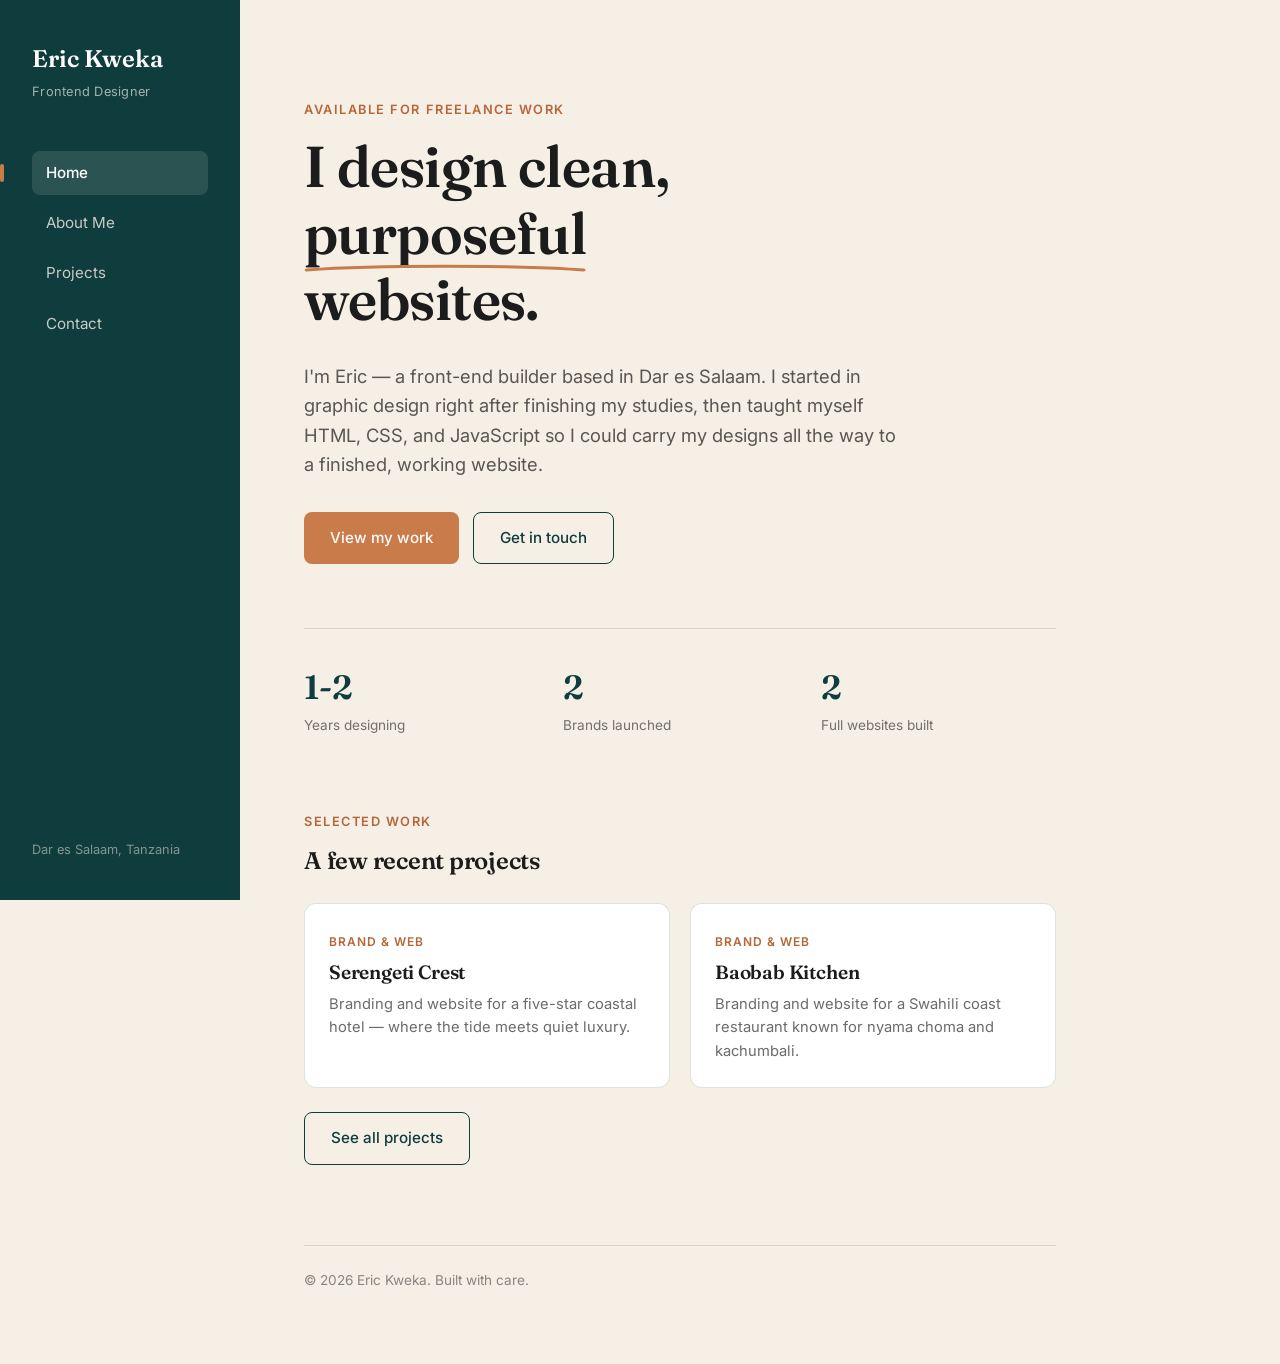
==== index.html @ b6d16cba "Add files via upload" ====
<!DOCTYPE html>
<html lang="en">
<head>
<meta charset="UTF-8">
<meta name="viewport" content="width=device-width, initial-scale=1.0">
<title>Eric Kweka — Portfolio</title>
<link rel="stylesheet" href="style.css">
</head>
<body>

<div class="topbar">
  <span class="brand">Eric Kweka</span>
  <button class="menu-btn" aria-expanded="false">Menu</button>
</div>
<nav class="mobile-nav">
  <a href="index.html">Home</a>
  <a href="about.html">About</a>
  <a href="projects.html">Projects</a>
  <a href="contact.html">Contact</a>
</nav>

<div class="shell">

  <aside class="sidebar">
    <div>
      <div class="brand">Eric Kweka</div>
      <div class="brand-tag">Frontend Designer</div>
    </div>
    <nav class="nav-links">
      <a href="index.html" class="active">Home</a>
      <a href="about.html">About Me</a>
      <a href="projects.html">Projects</a>
      <a href="contact.html">Contact</a>
    </nav>
    <div class="sidebar-footer">Dar es Salaam, Tanzania</div>
  </aside>

  <main>
    <section class="hero">
      <span class="eyebrow">Available for freelance work</span>
      <h1>I design clean,<br>
        <span class="underline-accent">purposeful
          <svg viewBox="0 0 200 10" preserveAspectRatio="none"><path d="M2 7 C 50 2, 150 2, 198 7" stroke="#C97B4A" stroke-width="3" fill="none" stroke-linecap="round"/></svg>
        </span> websites.</h1>
      <p class="lede">I'm Eric — a front-end builder based in Dar es Salaam. I started in graphic design right after finishing my studies, then taught myself HTML, CSS, and JavaScript so I could carry my designs all the way to a finished, working website.</p>
      <div class="hero-actions">
        <a href="projects.html" class="btn">View my work</a>
        <a href="contact.html" class="btn btn-outline">Get in touch</a>
      </div>

      <div class="stats-row">
        <div class="stat">
          <div class="num">1-2</div>
          <div class="label">Years designing</div>
        </div>
        <div class="stat">
          <div class="num">2</div>
          <div class="label">Brands launched</div>
        </div>
        <div class="stat">
          <div class="num">2</div>
          <div class="label">Full websites built</div>
        </div>
      </div>
    </section>

    <section class="section-gap">
      <span class="eyebrow">Selected work</span>
      <h2>A few recent projects</h2>
      <div class="preview-grid">
        <div class="preview-card">
          <span class="tag">Brand &amp; Web</span>
          <h3>Serengeti Crest</h3>
          <p>Branding and website for a five-star coastal hotel — where the tide meets quiet luxury.</p>
        </div>
        <div class="preview-card">
          <span class="tag">Brand &amp; Web</span>
          <h3>Baobab Kitchen</h3>
          <p>Branding and website for a Swahili coast restaurant known for nyama choma and kachumbali.</p>
        </div>
      </div>
      <div style="margin-top:24px;">
        <a href="projects.html" class="btn btn-outline">See all projects</a>
      </div>
    </section>

    <footer class="page-footer">
      © 2026 Eric Kweka. Built with care.
    </footer>
  </main>
</div>

<script src="nav.js"></script>
</body>
</html>
---- style.css ----
@import url('https://fonts.googleapis.com/css2?family=Fraunces:opsz,wght@9..144,400;9..144,500;9..144,600;9..144,700&family=Inter:wght@400;500;600&display=swap');

:root {
  --teal: #0F3D3E;
  --teal-dark: #0A2C2D;
  --sand: #F5EFE6;
  --ink: #1C1C1C;
  --clay: #C97B4A;
  --clay-dark: #B5673A;
  --white: #FFFFFF;
  --line: rgba(15, 61, 62, 0.14);
  --sidebar-w: 240px;
}

* { box-sizing: border-box; }

html {
  scroll-behavior: smooth;
}

body {
  margin: 0;
  background: var(--sand);
  color: var(--ink);
  font-family: 'Inter', sans-serif;
  font-size: 16px;
  line-height: 1.6;
  -webkit-font-smoothing: antialiased;
}

a { color: inherit; text-decoration: none; }

h1, h2, h3 {
  font-family: 'Fraunces', serif;
  font-weight: 600;
  line-height: 1.15;
  margin: 0 0 0.5em;
  letter-spacing: -0.01em;
}

p { margin: 0 0 1em; }

img { max-width: 100%; display: block; }

/* ---------- Layout shell ---------- */
.shell {
  display: flex;
  min-height: 100vh;
}

/* Sidebar nav (desktop) */
.sidebar {
  width: var(--sidebar-w);
  flex-shrink: 0;
  background: var(--teal);
  color: var(--sand);
  padding: 40px 32px;
  display: flex;
  flex-direction: column;
  position: sticky;
  top: 0;
  height: 100vh;
}

.brand {
  font-family: 'Fraunces', serif;
  font-size: 1.5rem;
  font-weight: 600;
  color: var(--white);
  margin-bottom: 4px;
}

.brand-tag {
  font-size: 0.8rem;
  color: rgba(245, 239, 230, 0.65);
  margin-bottom: 48px;
  letter-spacing: 0.02em;
}

.nav-links {
  display: flex;
  flex-direction: column;
  gap: 6px;
}

.nav-links a {
  font-size: 0.95rem;
  padding: 10px 14px;
  border-radius: 8px;
  color: rgba(245, 239, 230, 0.8);
  position: relative;
  transition: background 0.2s ease, color 0.2s ease;
}

.nav-links a:hover {
  background: rgba(245, 239, 230, 0.08);
  color: var(--white);
}

.nav-links a.active {
  background: rgba(245, 239, 230, 0.12);
  color: var(--white);
  font-weight: 500;
}

.nav-links a.active::before {
  content: '';
  position: absolute;
  left: -32px;
  top: 50%;
  transform: translateY(-50%);
  width: 4px;
  height: 18px;
  background: var(--clay);
  border-radius: 2px;
}

.sidebar-footer {
  margin-top: auto;
  font-size: 0.8rem;
  color: rgba(245, 239, 230, 0.5);
}

/* Mobile top bar */
.topbar {
  display: none;
  background: var(--teal);
  color: var(--white);
  padding: 18px 24px;
  align-items: center;
  justify-content: space-between;
}

.topbar .brand { margin-bottom: 0; font-size: 1.25rem; }

.menu-btn {
  background: none;
  border: 1px solid rgba(245,239,230,0.4);
  color: var(--white);
  border-radius: 6px;
  padding: 6px 12px;
  font-family: 'Inter', sans-serif;
  font-size: 0.85rem;
  cursor: pointer;
}

.mobile-nav {
  display: none;
  flex-direction: column;
  background: var(--teal-dark);
  padding: 8px 24px 18px;
}

.mobile-nav.open { display: flex; }

.mobile-nav a {
  color: var(--sand);
  padding: 10px 0;
  border-bottom: 1px solid rgba(245,239,230,0.1);
  font-size: 0.95rem;
}

.mobile-nav a:last-child { border-bottom: none; }

/* Main content */
main {
  flex: 1;
  padding: 72px 64px;
  max-width: 880px;
}

.eyebrow {
  font-size: 0.8rem;
  font-weight: 600;
  text-transform: uppercase;
  letter-spacing: 0.12em;
  color: var(--clay-dark);
  margin-bottom: 14px;
  display: inline-block;
}

.underline-accent {
  display: inline-block;
  position: relative;
}

.underline-accent svg {
  position: absolute;
  left: 0;
  bottom: -6px;
  width: 100%;
  height: 10px;
}

/* ---------- Buttons ---------- */
.btn {
  display: inline-flex;
  align-items: center;
  gap: 8px;
  background: var(--clay);
  color: var(--white);
  padding: 13px 26px;
  border-radius: 8px;
  font-weight: 500;
  font-size: 0.95rem;
  border: none;
  cursor: pointer;
  transition: background 0.2s ease, transform 0.2s ease;
}

.btn:hover { background: var(--clay-dark); transform: translateY(-1px); }

.btn-outline {
  background: transparent;
  border: 1.5px solid var(--teal);
  color: var(--teal);
}

.btn-outline:hover { background: var(--teal); color: var(--white); }

/* ---------- Home page ---------- */
.hero {
  padding-top: 24px;
}

.hero h1 {
  font-size: clamp(2.4rem, 5vw, 3.6rem);
  max-width: 11ch;
}

.hero .lede {
  font-size: 1.15rem;
  color: rgba(28,28,28,0.72);
  max-width: 50ch;
  margin-bottom: 32px;
}

.hero-actions { display: flex; gap: 14px; flex-wrap: wrap; margin-bottom: 64px; }

.stats-row {
  display: grid;
  grid-template-columns: repeat(3, 1fr);
  gap: 24px;
  border-top: 1px solid var(--line);
  padding-top: 32px;
}

.stat .num {
  font-family: 'Fraunces', serif;
  font-size: 2.1rem;
  color: var(--teal);
  font-weight: 600;
}

.stat .label {
  font-size: 0.85rem;
  color: rgba(28,28,28,0.6);
}

.section-gap { margin-top: 72px; }

.preview-grid {
  display: grid;
  grid-template-columns: repeat(2, 1fr);
  gap: 20px;
  margin-top: 28px;
}

.preview-card {
  background: var(--white);
  border-radius: 12px;
  padding: 24px;
  border: 1px solid var(--line);
  transition: transform 0.2s ease, box-shadow 0.2s ease;
}

.preview-card:hover {
  transform: translateY(-3px);
  box-shadow: 0 12px 24px rgba(15,61,62,0.08);
}

.preview-card .tag {
  font-size: 0.75rem;
  color: var(--clay-dark);
  font-weight: 600;
  text-transform: uppercase;
  letter-spacing: 0.08em;
}

.preview-card h3 { margin-top: 8px; font-size: 1.2rem; }
.preview-card p { font-size: 0.92rem; color: rgba(28,28,28,0.65); margin-bottom: 0; }

/* ---------- About page ---------- */
.about-grid {
  display: grid;
  grid-template-columns: 200px 1fr;
  gap: 48px;
  align-items: start;
}

.avatar {
  width: 200px;
  height: 200px;
  border-radius: 16px;
  background: linear-gradient(160deg, var(--teal), var(--teal-dark));
  display: flex;
  align-items: center;
  justify-content: center;
  font-family: 'Fraunces', serif;
  font-size: 3.5rem;
  color: var(--sand);
}

.skills-list {
  display: flex;
  flex-wrap: wrap;
  gap: 10px;
  margin-top: 16px;
}

.skill-chip {
  background: var(--white);
  border: 1px solid var(--line);
  padding: 8px 16px;
  border-radius: 100px;
  font-size: 0.88rem;
}

.timeline {
  margin-top: 16px;
}

.timeline-item {
  display: grid;
  grid-template-columns: 110px 1fr;
  gap: 20px;
  padding: 20px 0;
  border-top: 1px solid var(--line);
}

.timeline-item:first-child { border-top: none; }

.timeline-item .when {
  font-size: 0.85rem;
  color: var(--clay-dark);
  font-weight: 600;
  padding-top: 2px;
}

.timeline-item h3 { font-size: 1.05rem; margin-bottom: 4px; }
.timeline-item p { font-size: 0.92rem; color: rgba(28,28,28,0.65); margin-bottom: 0; }

/* ---------- Projects page ---------- */
.project-grid {
  display: grid;
  grid-template-columns: repeat(2, 1fr);
  gap: 24px;
  margin-top: 32px;
}

.project-card {
  background: var(--white);
  border-radius: 14px;
  overflow: hidden;
  border: 1px solid var(--line);
  transition: transform 0.2s ease, box-shadow 0.2s ease;
}

.project-card:hover {
  transform: translateY(-4px);
  box-shadow: 0 16px 30px rgba(15,61,62,0.1);
}

.project-thumb {
  height: 150px;
  background: linear-gradient(135deg, var(--teal) 0%, #1a5557 100%);
  position: relative;
  overflow: hidden;
}

.project-thumb svg { position: absolute; opacity: 0.5; }

.project-body { padding: 22px; }

.project-body .tag {
  font-size: 0.74rem;
  font-weight: 600;
  text-transform: uppercase;
  letter-spacing: 0.07em;
  color: var(--clay-dark);
}

.project-body h3 { margin-top: 8px; font-size: 1.15rem; }
.project-body p { font-size: 0.9rem; color: rgba(28,28,28,0.65); }

.project-links { display: flex; gap: 14px; margin-top: 12px; }
.project-links a {
  font-size: 0.85rem;
  font-weight: 600;
  color: var(--teal);
  border-bottom: 1.5px solid var(--clay);
  padding-bottom: 1px;
}

/* ---------- Contact page ---------- */
.contact-layout {
  display: grid;
  grid-template-columns: 1fr 1fr;
  gap: 56px;
  margin-top: 24px;
}

.contact-info-item {
  display: flex;
  gap: 14px;
  margin-bottom: 24px;
}

.contact-info-item .ico {
  width: 40px;
  height: 40px;
  border-radius: 10px;
  background: var(--teal);
  color: var(--sand);
  display: flex;
  align-items: center;
  justify-content: center;
  flex-shrink: 0;
}

.contact-info-item h3 { font-size: 0.95rem; margin-bottom: 2px; }
.contact-info-item p { font-size: 0.9rem; color: rgba(28,28,28,0.65); margin-bottom: 0; }

.form-group { margin-bottom: 18px; }

.form-group label {
  display: block;
  font-size: 0.85rem;
  font-weight: 600;
  margin-bottom: 6px;
  color: var(--ink);
}

.form-group input,
.form-group textarea {
  width: 100%;
  padding: 12px 14px;
  border-radius: 8px;
  border: 1.5px solid var(--line);
  background: var(--white);
  font-family: 'Inter', sans-serif;
  font-size: 0.95rem;
  color: var(--ink);
  resize: vertical;
}

.form-group input:focus,
.form-group textarea:focus {
  outline: none;
  border-color: var(--clay);
  box-shadow: 0 0 0 3px rgba(201,123,74,0.15);
}

.form-note {
  font-size: 0.8rem;
  color: rgba(28,28,28,0.55);
  margin-top: 10px;
}

.form-status {
  font-size: 0.9rem;
  margin-top: 14px;
  display: none;
}

.form-status.show { display: block; }
.form-status.success { color: #2E7D32; }
.form-status.error { color: #C62828; }

/* ---------- Footer ---------- */
footer.page-footer {
  margin-top: 80px;
  padding-top: 24px;
  border-top: 1px solid var(--line);
  font-size: 0.85rem;
  color: rgba(28,28,28,0.5);
}

/* ---------- Focus visibility ---------- */
a:focus-visible, button:focus-visible, input:focus-visible, textarea:focus-visible {
  outline: 2px solid var(--clay);
  outline-offset: 2px;
}

/* ---------- Responsive ---------- */
@media (max-width: 860px) {
  .shell { flex-direction: column; }
  .sidebar { display: none; }
  .topbar { display: flex; }
  main { padding: 40px 24px; max-width: 100%; }
  .about-grid { grid-template-columns: 1fr; }
  .avatar { width: 140px; height: 140px; font-size: 2.4rem; }
  .preview-grid, .project-grid, .contact-layout { grid-template-columns: 1fr; }
  .stats-row { grid-template-columns: repeat(3, 1fr); gap: 12px; }
  .timeline-item { grid-template-columns: 1fr; gap: 4px; }
}

@media (prefers-reduced-motion: reduce) {
  * { transition: none !important; scroll-behavior: auto !important; }
}
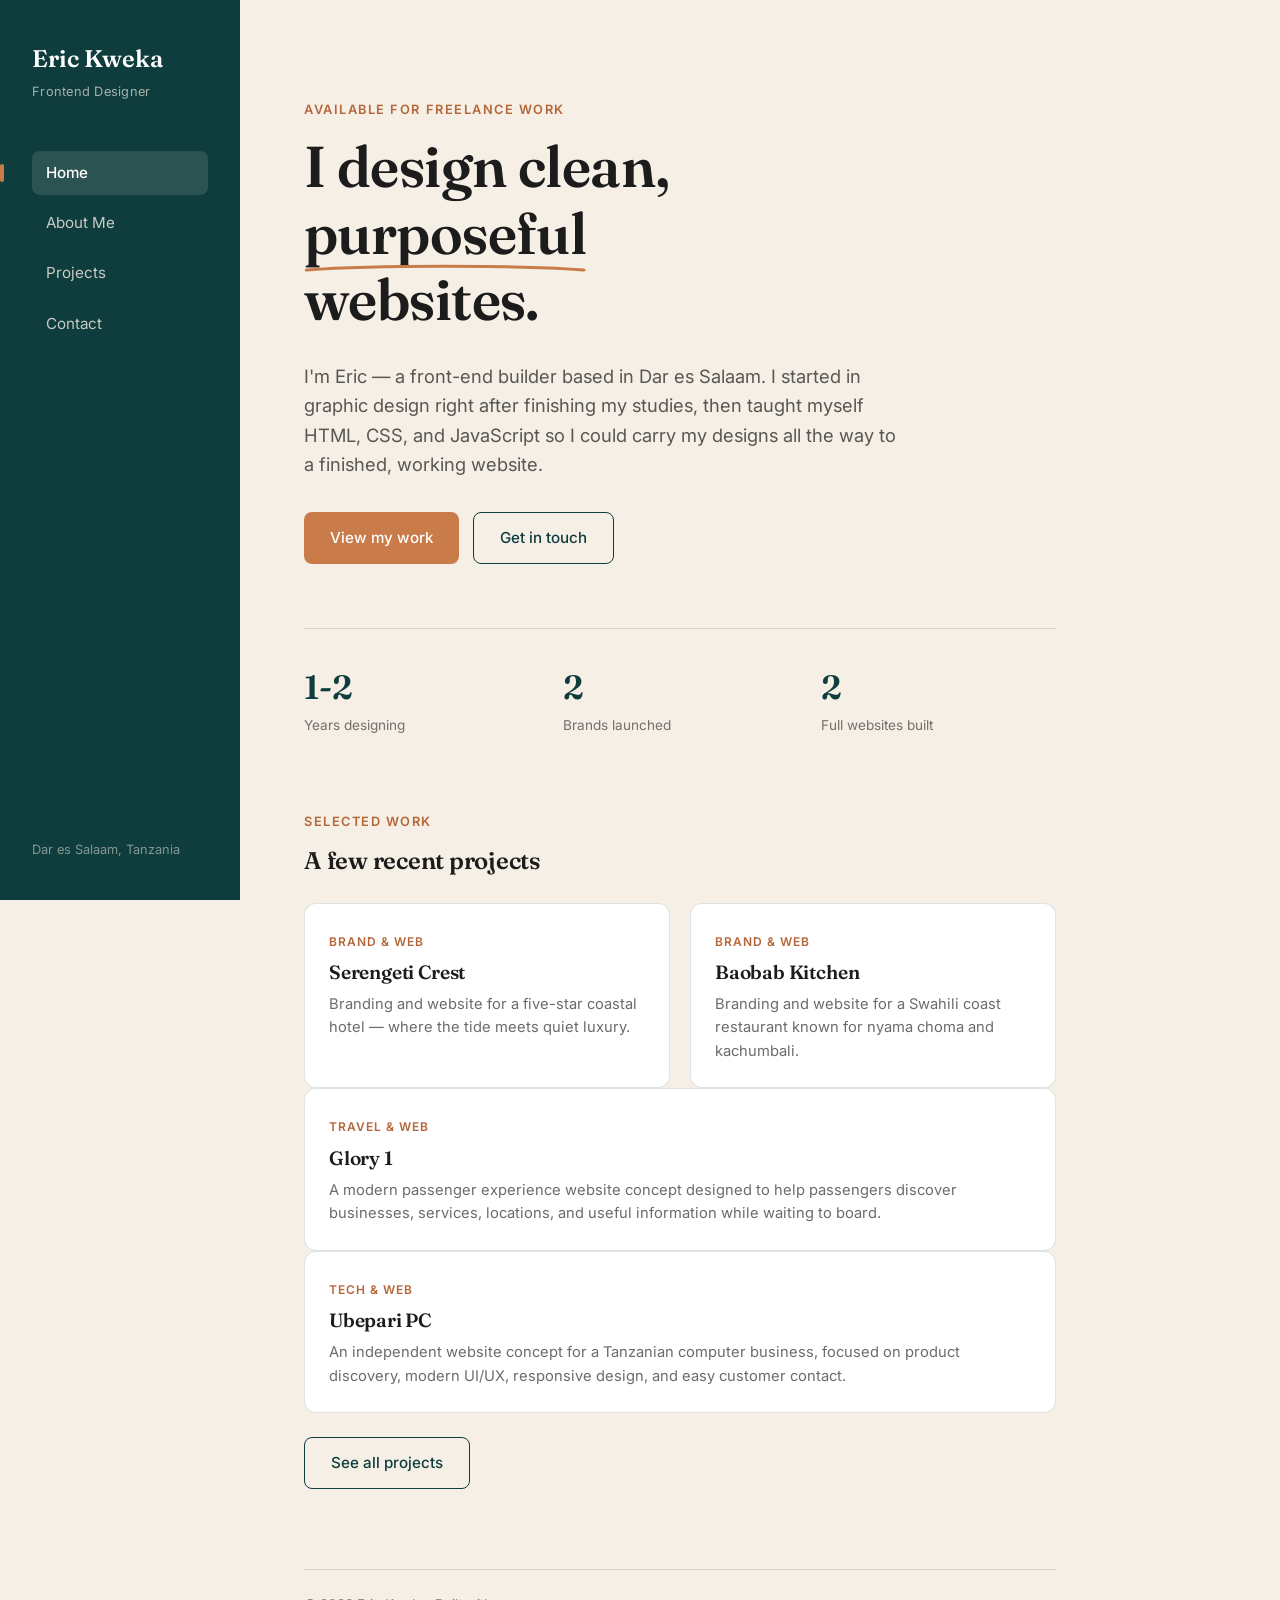
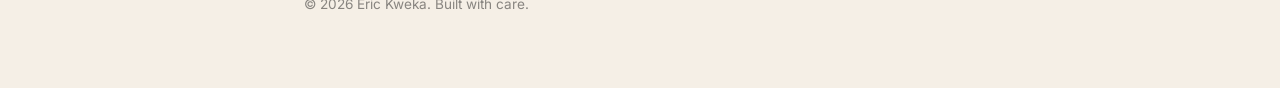
==== commit 22cc37ad: "Update index.html" ====
--- a/index.html
+++ b/index.html
@@ -79,6 +79,16 @@
           <p>Branding and website for a Swahili coast restaurant known for nyama choma and kachumbali.</p>
         </div>
       </div>
+<div class="preview-card">
+  <span class="tag">Travel &amp; Web</span>
+  <h3>Glory 1</h3>
+  <p>A modern passenger experience website concept designed to help passengers discover businesses, services, locations, and useful information while waiting to board.</p>
+</div>
+<div class="preview-card">
+  <span class="tag">Tech &amp; Web</span>
+  <h3>Ubepari PC</h3>
+  <p>An independent website concept for a Tanzanian computer business, focused on product discovery, modern UI/UX, responsive design, and easy customer contact.</p>
+</div>
       <div style="margin-top:24px;">
         <a href="projects.html" class="btn btn-outline">See all projects</a>
       </div>
